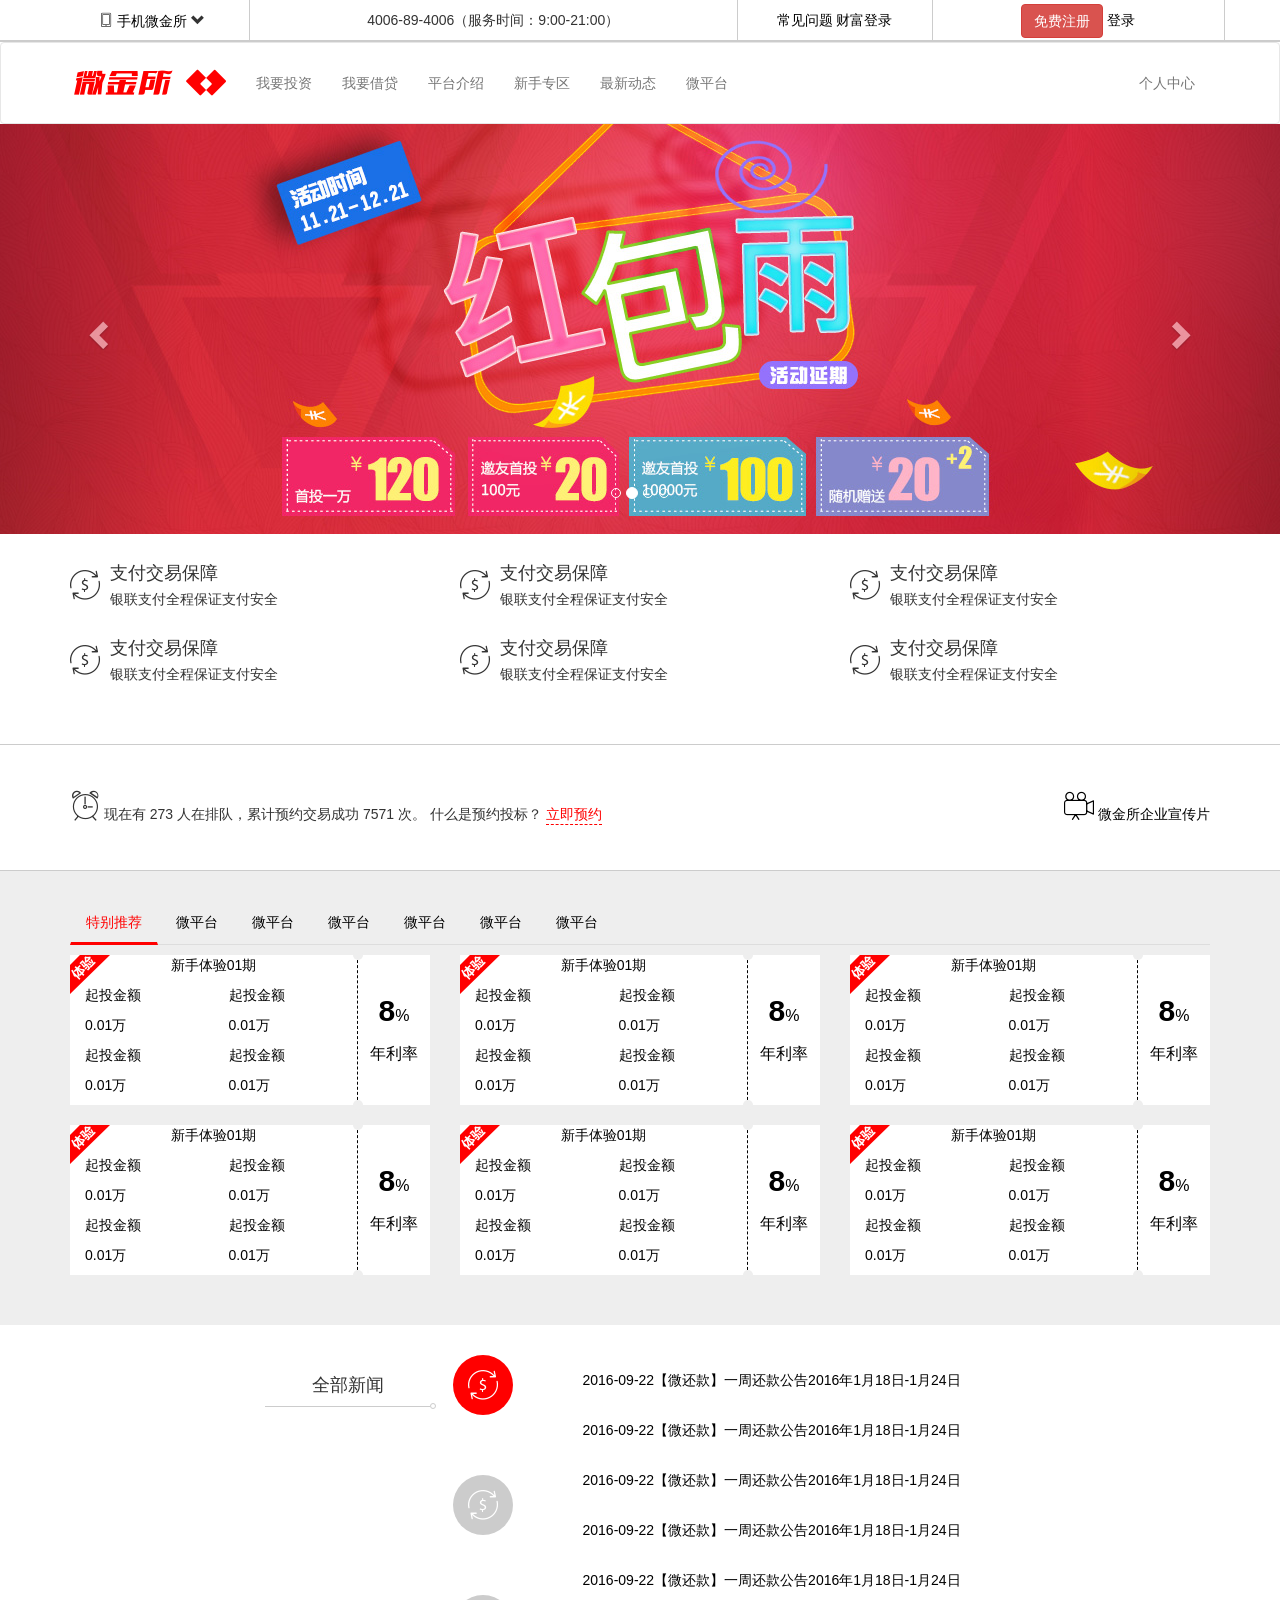
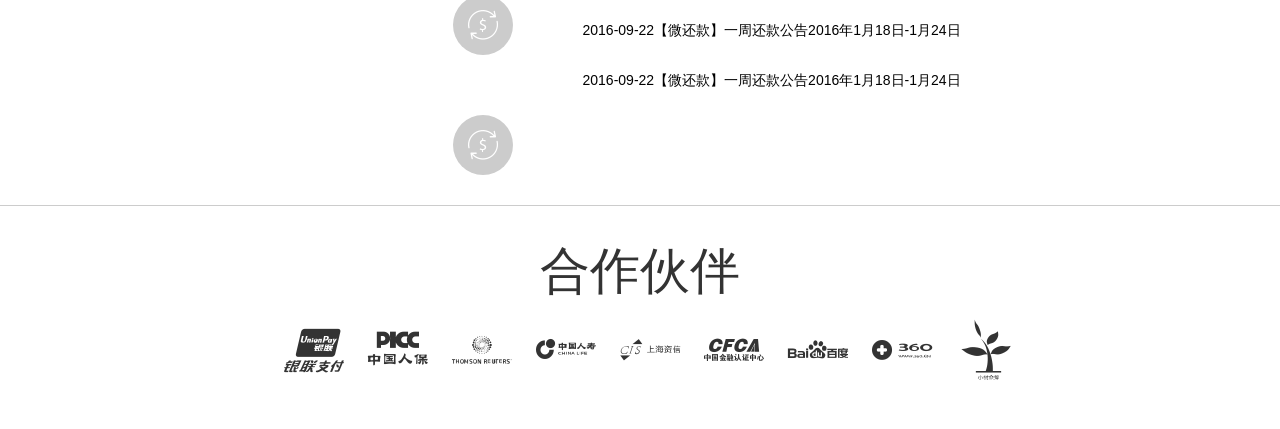
==== index.html @ 2e064dfb "修改完成" ====
<!DOCTYPE html>
<html lang="zh-CN">

<head>
  <meta charset="utf-8">
  <meta http-equiv="X-UA-Compatible" content="IE=edge">
  <meta name="viewport" content="width=device-width, initial-scale=1">
  <!-- 上述3个meta标签*必须*放在最前面，任何其他内容都*必须*跟随其后！ -->
  <title>Bootstrap 101 Template</title>

  <!-- Bootstrap -->
  <link href="lib/bootstrap/css/bootstrap.min.css" rel="stylesheet">
  <link rel="stylesheet" href="css/index.css">

  <!-- HTML5 shim 和 Respond.js 是为了让 IE8 支持 HTML5 元素和媒体查询（media queries）功能 -->
  <!-- 警告：通过 file:// 协议（就是直接将 html 页面拖拽到浏览器中）访问页面时 Respond.js 不起作用 -->
  <!--[if lt IE 9]>
      <script src="lib/html5shiv/html5shiv.min.js"></script>
      <script src="lib/respond/respond.min.js"></script>
    <![endif]-->

</head>

<body>
  <div class='wjs'>
    <!-- 头部 -->
    <div class='wjs-header hidden-sm hidden-xs '>
      <div class='container'>
        <div class="row">
          <div class='col-md-2'>
            <span class='wjs-phone'></span>
            <a>手机微金所</a>
            <span class='glyphicon glyphicon-chevron-down'></span>
          </div>
          <div class='col-md-5'>
            <span></span>
            <span>4006-89-4006（服务时间：9:00-21:00）</span>
          </div>
          <div class='col-md-2'>
            <a>常见问题</a>
            <a>财富登录</a>
          </div>
          <div class='col-md-3'>
            <a class='btn btn-danger'>免费注册</a>
            <a>登录</a>
          </div>
        </div>
      </div>
    </div>
    <!-- 导航条 -->
    <div class="wjs-nav">
      <nav class="navbar wjs-navbar">
        <div class="container">
          <!-- 导航折叠 -->
          <div class="navbar-header">
            <button type="button" class="navbar-toggle collapsed" data-toggle="collapse" data-target="#navbar-collapse"
              aria-expanded="false">
              <span class="sr-only">Toggle navigation</span>
              <span class="icon-bar"></span>
              <span class="icon-bar"></span>
              <span class="icon-bar"></span>
            </button>
            <div class="navbar-brand" href="#">
              <span class='wjs-e93e'></span>
              <span class="wjs-e920"></span>
            </div>
          </div>
          <!--  -->
          <div class="collapse navbar-collapse" id="navbar-collapse">
            <ul class="nav navbar-nav">
              <li><a href="#">我要投资</a></li>
              <li><a href="#">我要借贷</a></li>
              <li><a href="#">平台介绍</a></li>
              <li><a href="#">新手专区</a></li>
              <li><a href="#">最新动态</a></li>
              <li><a href="#">微平台</a></li>
            </ul>

            <ul class="nav navbar-nav navbar-right hidden-sm">
              <li><a href="#">个人中心</a></li>
            </ul>
          </div>
          <!--  -->
        </div>
      </nav>
    </div>
    <!-- 轮播图 -->
    <div class="wjs-banner">
      <div class="container"></div>
      <div id="carousel-example-generic" class="carousel slide" data-ride="carousel">
        <!-- 小圆点-->
        <ol class="carousel-indicators">
          <li data-target="#carousel-example-generic" data-slide-to="0" class="active"></li>
          <li data-target="#carousel-example-generic" data-slide-to="1"></li>
          <li data-target="#carousel-example-generic" data-slide-to="2"></li>
          <li data-target="#carousel-example-generic" data-slide-to="3"></li>
        </ol>
        <!--图片区域 -->
        <div class="carousel-inner" role="listbox">
          <div class="item active">
            <div class='pc hidden-xs'></div>
            <img class='ph visible-xs' src="img/slide_01_640x340.jpg" alt="">
          </div>
          <div class="item">
            <div class='pc hidden-xs'></div>
            <img class='ph visible-xs' src="img/slide_02_640x340.jpg" alt="">
          </div>
          <div class="item">
            <div class='pc hidden-xs'></div>
            <img class='ph visible-xs' src="img/slide_03_640x340.jpg" alt="">
          </div>
          <div class="item">
            <div class='pc hidden-xs'></div>
            <img class='ph visible-xs' src="img/slide_04_640x340.jpg" alt="">
          </div>

        </div>
        <!-- 左右按钮 -->
        <a class="left carousel-control" href="#carousel-example-generic" role="button" data-slide="prev">
          <span class="glyphicon glyphicon-chevron-left" aria-hidden="true"></span>
          <span class="sr-only">Previous</span>
        </a>
        <a class="right carousel-control" href="#carousel-example-generic" role="button" data-slide="next">
          <span class="glyphicon glyphicon-chevron-right" aria-hidden="true"></span>
          <span class="sr-only">Next</span>
        </a>
      </div>
    </div>
    <!-- 媒体· -->
    <div class="wjs-media hidden-xs">
      <div class="container">
        <div class="row">
          <div class="col-md-4 col-sm-6 hidden-xs">
            <div class="media">
              <div class="media-left">
                <span class='wjs-e904'></span>
              </div>
              <div class="media-body">
                <h4 class="media-heading">支付交易保障</h4>
                <p>银联支付全程保证支付安全</p>
              </div>
            </div>
          </div>
          <div class="col-md-4 col-sm-6 hidden-xs">
            <div class="media">
              <div class="media-left">
                <span class='wjs-e904'></span>
              </div>
              <div class="media-body">
                <h4 class="media-heading">支付交易保障</h4>
                <p>银联支付全程保证支付安全</p>
              </div>
            </div>
          </div>
          <div class="col-md-4 col-sm-6 hidden-xs">
            <div class="media">
              <div class="media-left">
                <span class='wjs-e904'></span>
              </div>
              <div class="media-body">
                <h4 class="media-heading">支付交易保障</h4>
                <p>银联支付全程保证支付安全</p>
              </div>
            </div>
          </div>
          <div class="col-md-4 col-sm-6 hidden-xs">
            <div class="media">
              <div class="media-left">
                <span class='wjs-e904'></span>
              </div>
              <div class="media-body">
                <h4 class="media-heading">支付交易保障</h4>
                <p>银联支付全程保证支付安全</p>
              </div>
            </div>
          </div>
          <div class="col-md-4 col-sm-6 hidden-xs">
            <div class="media">
              <div class="media-left">
                <span class='wjs-e904'></span>
              </div>
              <div class="media-body">
                <h4 class="media-heading">支付交易保障</h4>
                <p>银联支付全程保证支付安全</p>
              </div>
            </div>
          </div>
          <div class="col-md-4 col-sm-6 hidden-xs">
            <div class="media">
              <div class="media-left">
                <span class='wjs-e904'></span>
              </div>
              <div class="media-body">
                <h4 class="media-heading">支付交易保障</h4>
                <p>银联支付全程保证支付安全</p>
              </div>
            </div>
          </div>
        </div>
      </div>
    </div>
    <!-- 预约模块 -->
    <div class="wjs-book">
      <div class="container">
        <div class='book-left pull-left'>
          <span class='wjs-e906'></span>
          现在有 273 人在排队，累计预约交易成功 7571 次。 什么是预约投标？
          <a href="#">立即预约</a>
        </div>
        <div class='book-right pull-right hidden-xs'>
          <a href="">
            <span class='wjs-e905'></span>

            微金所企业宣传片
          </a>


        </div>
      </div>

    </div>
    <!-- 产品模块 -->
    <div class="wjs-product">
      <div class="container">
        <div>

          <!-- Nav tabs -->
          <ul class="nav product-tabs" role="tablist">
            <li role="presentation" class="active"><a href="#pros1" aria-controls="home" role="tab"
                data-toggle="tab">特别推荐</a></li>
            <li role="presentation"><a href="#pros2" aria-controls="profile" role="tab" data-toggle="tab">微平台</a></li>
            <li role="presentation"><a href="#pros3" aria-controls="messages" role="tab" data-toggle="tab">微平台</a></li>
            <li role="presentation"><a href="#pros4" aria-controls="settings" role="tab" data-toggle="tab">微平台</a></li>
            <li role="presentation"><a href="#pros5" aria-controls="settings" role="tab" data-toggle="tab">微平台</a></li>
            <li role="presentation"><a href="#pros6" aria-controls="settings" role="tab" data-toggle="tab">微平台</a></li>
            <li role="presentation"><a href="#pros7" aria-controls="settings" role="tab" data-toggle="tab">微平台</a></li>
          </ul>

          <!-- Tab panes -->
          <div class="tab-content">
            <div role="tabpanel" class="tab-pane active" id="pros1">
              <div class="row">
                <div class="col-md-4 col-sm-6">
                  <div class="in">
                    <span class="left">
                      <p>新手体验01期</p>
                      <div class="col-xs-6">
                        <p>起投金额</p>
                        <p>0.01万</p>
                      </div>
                      <div class="col-xs-6">
                        <p>起投金额</p>
                        <p>0.01万</p>
                      </div>
                      <div class="col-xs-6">
                        <p>起投金额</p>
                        <p>0.01万</p>
                      </div>
                      <div class="col-xs-6">
                        <p>起投金额</p>
                        <p>0.01万</p>
                      </div>
                    </span>
                    <span class="right">
                      <p><span>8</span>%</p>
                      <p>年利率</p>
                    </span>
                  </div>
                </div>
                <div class="col-md-4 col-sm-6">
                  <div class="in">
                    <span class="left">
                      <p>新手体验01期</p>

                      <div class="col-xs-6">
                        <p>起投金额</p>
                        <p>0.01万</p>
                      </div>
                      <div class="col-xs-6">
                        <p>起投金额</p>
                        <p>0.01万</p>
                      </div>
                      <div class="col-xs-6">
                        <p>起投金额</p>
                        <p>0.01万</p>
                      </div>
                      <div class="col-xs-6">
                        <p>起投金额</p>
                        <p>0.01万</p>
                      </div>

                    </span>

                    <span class="right">
                      <p><span>8</span>%</p>
                      <p>年利率</p>
                    </span>
                  </div>
                </div>
                <div class="col-md-4 col-sm-6">
                  <div class="in">
                    <span class="left">
                      <p>新手体验01期</p>

                      <div class="col-xs-6">
                        <p>起投金额</p>
                        <p>0.01万</p>
                      </div>
                      <div class="col-xs-6">
                        <p>起投金额</p>
                        <p>0.01万</p>
                      </div>
                      <div class="col-xs-6">
                        <p>起投金额</p>
                        <p>0.01万</p>
                      </div>
                      <div class="col-xs-6">
                        <p>起投金额</p>
                        <p>0.01万</p>
                      </div>

                    </span>

                    <span class="right">
                      <p><span>8</span>%</p>
                      <p>年利率</p>
                    </span>
                  </div>
                </div>
                <div class="col-md-4 col-sm-6">
                  <div class="in">
                    <span class="left">
                      <p>新手体验01期</p>

                      <div class="col-xs-6">
                        <p>起投金额</p>
                        <p>0.01万</p>
                      </div>
                      <div class="col-xs-6">
                        <p>起投金额</p>
                        <p>0.01万</p>
                      </div>
                      <div class="col-xs-6">
                        <p>起投金额</p>
                        <p>0.01万</p>
                      </div>
                      <div class="col-xs-6">
                        <p>起投金额</p>
                        <p>0.01万</p>
                      </div>

                    </span>

                    <span class="right">
                      <p><span>8</span>%</p>
                      <p>年利率</p>
                    </span>
                  </div>
                </div>
                <div class="col-md-4 col-sm-6">
                  <div class="in">
                    <span class="left">
                      <p>新手体验01期</p>

                      <div class="col-xs-6">
                        <p>起投金额</p>
                        <p>0.01万</p>
                      </div>
                      <div class="col-xs-6">
                        <p>起投金额</p>
                        <p>0.01万</p>
                      </div>
                      <div class="col-xs-6">
                        <p>起投金额</p>
                        <p>0.01万</p>
                      </div>
                      <div class="col-xs-6">
                        <p>起投金额</p>
                        <p>0.01万</p>
                      </div>

                    </span>

                    <span class="right">
                      <p><span>8</span>%</p>
                      <p>年利率</p>
                    </span>
                  </div>
                </div>
                <div class="col-md-4 col-sm-6">
                  <div class="in">
                    <span class="left">
                      <p>新手体验01期</p>

                      <div class="col-xs-6">
                        <p>起投金额</p>
                        <p>0.01万</p>
                      </div>
                      <div class="col-xs-6">
                        <p>起投金额</p>
                        <p>0.01万</p>
                      </div>
                      <div class="col-xs-6">
                        <p>起投金额</p>
                        <p>0.01万</p>
                      </div>
                      <div class="col-xs-6">
                        <p>起投金额</p>
                        <p>0.01万</p>
                      </div>

                    </span>

                    <span class="right">
                      <p><span>8</span>%</p>
                      <p>年利率</p>
                    </span>
                  </div>
                </div>



              </div>
            </div>
            <div role="tabpanel" class="tab-pane" id="pros2">2</div>
            <div role="tabpanel" class="tab-pane" id="pros3">3</div>
            <div role="tabpanel" class="tab-pane" id="pros4">4</div>
            <div role="tabpanel" class="tab-pane" id="pros5">5</div>
            <div role="tabpanel" class="tab-pane" id="pros6">6</div>
            <div role="tabpanel" class="tab-pane" id="pros7">7</div>

          </div>

        </div>
      </div>
    </div>
    <!-- 新闻模块 -->
    <div class="wjs-news">
      <div class="container">
        <div class="row">
          <div class="col-md-2 col-md-offset-2">
            <span>全部新闻</span>
          </div>
          <div class="col-md-1">
            <div>
              <ul class="nav news-tabs" role="tablist">
                <li role="presentation" class="active"><a href="#news1" aria-controls="home" role="tab"
                    data-toggle="tab"><span class='wjs-e904'></span></a></li>
                <li role="presentation"><a href="#news2" aria-controls="profile" role="tab" data-toggle="tab"><span class='wjs-e904'></span></a>
                </li>
                <li role="presentation"><a href="#news3" aria-controls="messages" role="tab" data-toggle="tab"><span class='wjs-e904'></span></a>
                </li>
                <li role="presentation"><a href="#news4" aria-controls="settings" role="tab" data-toggle="tab"><span class='wjs-e904'></span></a>
                </li>
              </ul>
            </div>
          </div>
          <div class="col-md-7">
            <div class="tab-content">
              <div role="tabpanel" class="tab-pane active" id="news1">
                <div class="row">
                  <ul>
                    <li><a href="#">2016-09-22【微还款】一周还款公告2016年1月18日-1月24日</a></li>
                    <li><a href="#">2016-09-22【微还款】一周还款公告2016年1月18日-1月24日</a></li>
                    <li><a href="#">2016-09-22【微还款】一周还款公告2016年1月18日-1月24日</a></li>
                    <li><a href="#">2016-09-22【微还款】一周还款公告2016年1月18日-1月24日</a></li>
                    <li><a href="#">2016-09-22【微还款】一周还款公告2016年1月18日-1月24日</a></li>
                    <li><a href="#">2016-09-22【微还款】一周还款公告2016年1月18日-1月24日</a></li>
                    <li><a href="#">2016-09-22【微还款】一周还款公告2016年1月18日-1月24日</a></li>
                  </ul>
                </div>
              </div>
              <div role="tabpanel" class="tab-pane" id="news2">2</div>
              <div role="tabpanel" class="tab-pane" id="news3">3</div>
              <div role="tabpanel" class="tab-pane" id="news4">4</div>
            </div>
          </div>
        </div>
      </div>
    </div>
  </div>
  <!-- 合作伙伴模块 -->
  <div class="wjs-partner">
    <div class="container">
      <div class="partner">
     合作伙伴
      </div>
      <div class="logo">
        <span class="wjs-e946"></span>
        <span class="wjs-e92f"></span>
        <span class="wjs-e92e"></span>
        <span class="wjs-e92a"></span>
        <span class="wjs-e929"></span>
        <span class="wjs-e931"></span>
        <span class="wjs-e92c"></span>
        <span class="wjs-e92b"></span>
        <span class="wjs-e92d"></span>
      </div>
    </div>
  </div>
  </div>

  <!-- jQuery (Bootstrap 的所有 JavaScript 插件都依赖 jQuery，所以必须放在前边) -->
  <script src="lib/jquery/jquery-1.12.4.js"></script>
  <!-- 加载 Bootstrap 的所有 JavaScript 插件。你也可以根据需要只加载单个插件。 -->
  <script src="lib/bootstrap/js/bootstrap.min.js"></script>
  <script src="js/index.js"></script>
</body>

</html>
---- css/index.css ----
/* 将图标字体引入到页面中  */
@font-face {
  font-family: 'my-font';
  src: url('../fonts/MiFie-Web-Font.eot');
  src: url('../fonts/MiFie-Web-Font.eot?#iefix') format('embedded-opentype'), url('../fonts/MiFie-Web-Font.woff') format('woff'), url('../fonts/MiFie-Web-Font.ttf') format('truetype'), url('../fonts/MiFie-Web-Font.eot#iconfont') format('svg');
}
.wjs-phone::before {
  content: '\e908';
  font-family: 'my-font';
}
.wjs-e93e::before {
  content: '\e93e';
  font-family: 'my-font';
}
.wjs-e920::before {
  content: '\e920';
  font-family: 'my-font';
}
.wjs-e904::before {
  content: '\e904';
  font-family: 'my-font';
}
.wjs-e906::before {
  content: '\e906';
  font-family: 'my-font';
}
.wjs-e905::before {
  content: '\e905';
  font-family: 'my-font';
}
.wjs-e946::before {
  content: '\e946';
  font-family: 'my-font';
}
.wjs-e92f::before {
  content: '\e92f';
  font-family: 'my-font';
}
.wjs-e92e::before {
  content: '\e92e';
  font-family: 'my-font';
}
.wjs-e92a::before {
  content: '\e92a';
  font-family: 'my-font';
}
.wjs-e929::before {
  content: '\e929';
  font-family: 'my-font';
}
.wjs-e931::before {
  content: '\e931';
  font-family: 'my-font';
}
.wjs-e92c::before {
  content: '\e92c';
  font-family: 'my-font';
}
.wjs-e92b::before {
  content: '\e92b';
  font-family: 'my-font';
}
.wjs-e92d::before {
  content: '\e92d';
  font-family: 'my-font';
}
.wjs-header {
  border-bottom: 2px solid #ccc;
}
.wjs-header .row a:hover,
.wjs-header .row a {
  color: black;
  text-decoration: none;
}
.wjs-header .row [class^=col] {
  height: 40px;
  line-height: 40px;
  border-right: 1px solid #ccc;
  text-align: center;
}
.wjs-header .row > div:nth-child(4) a:nth-child(1) {
  color: white;
}
.wjs-nav .navbar {
  margin-bottom: 0;
}
.wjs-nav .wjs-navbar {
  background-color: white;
  border-color: #e7e7e7;
}
.wjs-nav .wjs-navbar .navbar-brand {
  color: red;
  font-size: 40px;
  line-height: 50px;
}
.wjs-nav .wjs-navbar .navbar-brand:hover,
.wjs-nav .wjs-navbar .navbar-brand:focus {
  color: red;
  font-size: 40px;
  background-color: transparent;
}
.wjs-nav .wjs-navbar .navbar-text {
  color: #777;
}
.wjs-nav .wjs-navbar .navbar-nav > li > a {
  color: #777;
  height: 80px;
  line-height: 50px;
}
.wjs-nav .wjs-navbar .navbar-nav > li > a:hover,
.wjs-nav .wjs-navbar .navbar-nav > li > a:focus {
  color: #333;
  background-color: transparent;
}
.wjs-nav .wjs-navbar .navbar-nav > .active > a,
.wjs-nav .wjs-navbar .navbar-nav > .active > a:hover,
.wjs-nav .wjs-navbar .navbar-nav > .active > a:focus {
  color: #555;
  background-color: #e7e7e7;
}
.wjs-nav .wjs-navbar .navbar-nav > .disabled > a,
.wjs-nav .wjs-navbar .navbar-nav > .disabled > a:hover,
.wjs-nav .wjs-navbar .navbar-nav > .disabled > a:focus {
  color: #ccc;
  background-color: transparent;
}
.wjs-nav .wjs-navbar .navbar-toggle {
  border-color: #ddd;
}
.wjs-nav .wjs-navbar .navbar-toggle:hover,
.wjs-nav .wjs-navbar .navbar-toggle:focus {
  background-color: #ddd;
}
.wjs-nav .wjs-navbar .navbar-toggle .icon-bar {
  background-color: #888;
}
.wjs-nav .wjs-navbar .navbar-collapse,
.wjs-nav .wjs-navbar .navbar-form {
  border-color: #e7e7e7;
}
.wjs-banner .carousel-inner .item .pc:nth-of-type(1) {
  background-image: url(../img/slide_01_2000x410.jpg);
  height: 410px;
  background-position: center center;
}
.wjs-banner .carousel-inner .item .ph {
  width: 100%;
}
.wjs-media {
  margin: 30px 0;
}
.wjs-media .row > div {
  margin-bottom: 20px;
}
.wjs-media .row > div .media-left span {
  font-size: 30px;
  text-align: center;
}
.wjs-book {
  border-top: 1px solid #ccc;
  border-bottom: 1px solid #ccc;
  padding: 40px 0;
}
.wjs-book .book-left .wjs-e906 {
  font-size: 30px;
}
.wjs-book .book-left a {
  display: inline-block;
  text-decoration: none;
  color: red;
  border-bottom: 1px dashed red;
}
.wjs-book .book-right a {
  text-decoration: none;
  color: black;
}
.wjs-book .book-right a:hover {
  color: red;
}
.wjs-book .book-right .wjs-e905 {
  font-size: 30px;
}
.wjs-product {
  background-color: #EEEEEE;
  padding: 30px 0;
}
.wjs-product .product-tabs {
  border-bottom: 1px solid #ddd;
}
.wjs-product .product-tabs > li {
  float: left;
  margin-bottom: -1px;
}
.wjs-product .product-tabs > li > a {
  margin-right: 2px;
  line-height: 1.42857143;
  border: 1px solid transparent;
  border-radius: 4px 4px 0 0;
  color: black;
}
.wjs-product .product-tabs > li.active > a,
.wjs-product .product-tabs > li.active > a:hover,
.wjs-product .product-tabs > li.active > a:focus {
  color: red;
  border-bottom: 3px solid red;
}
.wjs-product .tab-content .tab-pane > .row {
  margin-top: 10px;
  color: black;
}
.wjs-product .tab-content .tab-pane > .row > div {
  margin-bottom: 20px;
}
.wjs-product .tab-content .tab-pane > .row > div .in {
  height: 150px;
  background-color: white;
}
.wjs-product .tab-content .tab-pane > .row > div .in .left {
  position: relative;
  float: left;
  width: 80%;
  height: 100%;
  border-right: 1px dashed black;
}
.wjs-product .tab-content .tab-pane > .row > div .in .left > p {
  text-align: center;
}
.wjs-product .tab-content .tab-pane > .row > div .in .left::before {
  content: "\e915";
  font-family: "my-font";
  position: absolute;
  left: 0;
  top: -9px;
  font-size: 40px;
  color: red;
}
.wjs-product .tab-content .tab-pane > .row > div .in .right {
  float: right;
  position: relative;
  width: 20%;
  height: 100%;
  font-size: 16px;
  text-align: center;
}
.wjs-product .tab-content .tab-pane > .row > div .in .right p:nth-child(1) {
  margin-top: 35px;
}
.wjs-product .tab-content .tab-pane > .row > div .in .right span {
  font-size: 30px;
  font-weight: 700;
}
.wjs-product .tab-content .tab-pane > .row > div .in .right::before,
.wjs-product .tab-content .tab-pane > .row > div .in .right::after {
  content: '';
  width: 10px;
  height: 10px;
  display: inline-block;
  background-color: #EEEEEE;
  border-radius: 50%;
  position: absolute;
  left: -5px;
  top: -5px;
}
.wjs-product .tab-content .tab-pane > .row > div .in .right::after {
  top: auto;
  bottom: -5px;
}
.wjs-news {
  padding: 30px 0;
  border-bottom: 1px solid #ccc;
}
.wjs-news .row > div:nth-child(1) {
  text-align: center;
}
.wjs-news .row > div:nth-child(1) span {
  position: relative;
  display: block;
  font-size: 18px;
  line-height: 41px;
  border-bottom: 1px solid #ccc;
  margin: 10px 0;
}
.wjs-news .row > div:nth-child(1) span::before {
  content: '';
  display: block;
  border-radius: 50%;
  width: 6px;
  height: 6px;
  border: 1px solid #ccc;
  position: absolute;
  right: -6px;
  bottom: -3px;
}
.wjs-news .row > div:nth-child(3) .tab-pane .row ul li {
  list-style: none;
  line-height: 50px;
}
.wjs-news .row > div:nth-child(3) .tab-pane .row ul li a {
  color: black;
}
.wjs-news .row > div:nth-child(3) .tab-pane .row ul li a:hover,
.wjs-news .row > div:nth-child(3) .tab-pane .row ul li a:focus,
.wjs-news .row > div:nth-child(3) .tab-pane .row ul li a:active {
  color: black;
  text-decoration: none;
}
.wjs-news .news-tabs > li {
  float: left;
  margin-bottom: 60px;
  text-align: center;
}
.wjs-news .news-tabs > li:last-child {
  margin-bottom: 0;
}
@media screen and (max-width: 970px) {
  .wjs-news .news-tabs > li {
    width: 25%;
    text-align: center;
    margin-bottom: 0;
  }
}
.wjs-news .news-tabs > li > a {
  display: inline-block;
  width: 60px;
  height: 60px;
  border-radius: 50%;
  margin-left: -7px;
  background-color: #ccc;
}
.wjs-news .news-tabs > li > a span {
  line-height: 40px;
  font-size: 30px;
  color: white;
  font-weight: 400;
}
.wjs-news .news-tabs > li.active > a,
.wjs-news .news-tabs > li.active > a:hover,
.wjs-news .news-tabs > li.active > a:focus {
  background-color: red;
}
.wjs-partner {
  padding: 30px 0;
}
.wjs-partner .partner {
  font-size: 50px;
  text-align: center;
}
.wjs-partner .logo {
  text-align: center;
}
.wjs-partner .logo span {
  font-size: 60px;
  text-align: center;
  margin-left: 20px;
}
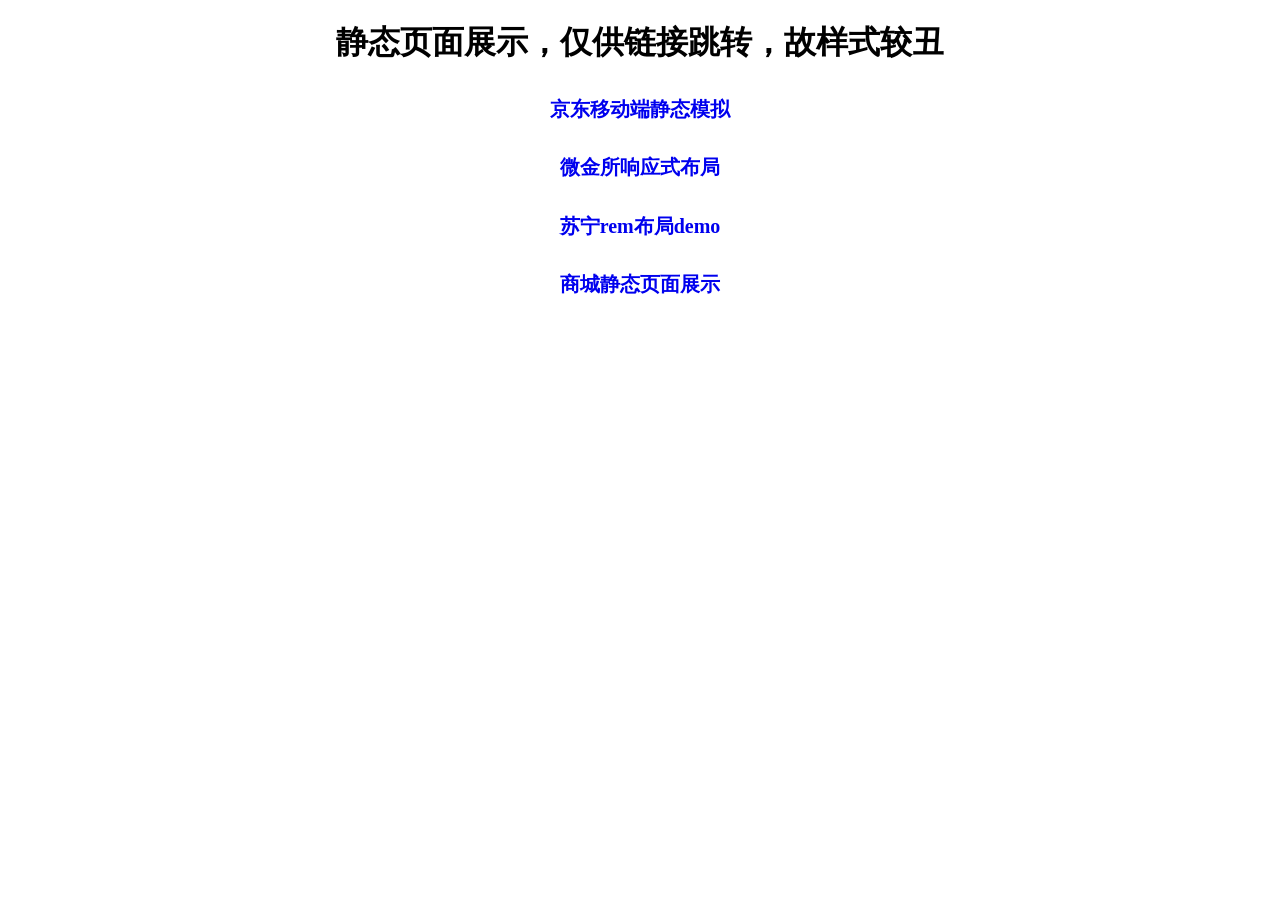
==== commit 8353346d: "小修改" ====
--- a/index.html
+++ b/index.html
@@ -1,510 +1,29 @@
 <!DOCTYPE html>
-<html lang="zh-CN">
-
-<head>
-  <meta charset="utf-8">
-  <meta http-equiv="X-UA-Compatible" content="IE=edge">
-  <meta name="viewport" content="width=device-width, initial-scale=1">
-  <!-- 上述3个meta标签*必须*放在最前面，任何其他内容都*必须*跟随其后！ -->
-  <title>Bootstrap 101 Template</title>
-
-  <!-- Bootstrap -->
-  <link href="lib/bootstrap/css/bootstrap.min.css" rel="stylesheet">
-  <link rel="stylesheet" href="css/index.css">
-
-  <!-- HTML5 shim 和 Respond.js 是为了让 IE8 支持 HTML5 元素和媒体查询（media queries）功能 -->
-  <!-- 警告：通过 file:// 协议（就是直接将 html 页面拖拽到浏览器中）访问页面时 Respond.js 不起作用 -->
-  <!--[if lt IE 9]>
-      <script src="lib/html5shiv/html5shiv.min.js"></script>
-      <script src="lib/respond/respond.min.js"></script>
-    <![endif]-->
-
-</head>
-
-<body>
-  <div class='wjs'>
-    <!-- 头部 -->
-    <div class='wjs-header hidden-sm hidden-xs '>
-      <div class='container'>
-        <div class="row">
-          <div class='col-md-2'>
-            <span class='wjs-phone'></span>
-            <a>手机微金所</a>
-            <span class='glyphicon glyphicon-chevron-down'></span>
-          </div>
-          <div class='col-md-5'>
-            <span></span>
-            <span>4006-89-4006（服务时间：9:00-21:00）</span>
-          </div>
-          <div class='col-md-2'>
-            <a>常见问题</a>
-            <a>财富登录</a>
-          </div>
-          <div class='col-md-3'>
-            <a class='btn btn-danger'>免费注册</a>
-            <a>登录</a>
-          </div>
-        </div>
-      </div>
-    </div>
-    <!-- 导航条 -->
-    <div class="wjs-nav">
-      <nav class="navbar wjs-navbar">
-        <div class="container">
-          <!-- 导航折叠 -->
-          <div class="navbar-header">
-            <button type="button" class="navbar-toggle collapsed" data-toggle="collapse" data-target="#navbar-collapse"
-              aria-expanded="false">
-              <span class="sr-only">Toggle navigation</span>
-              <span class="icon-bar"></span>
-              <span class="icon-bar"></span>
-              <span class="icon-bar"></span>
-            </button>
-            <div class="navbar-brand" href="#">
-              <span class='wjs-e93e'></span>
-              <span class="wjs-e920"></span>
-            </div>
-          </div>
-          <!--  -->
-          <div class="collapse navbar-collapse" id="navbar-collapse">
-            <ul class="nav navbar-nav">
-              <li><a href="#">我要投资</a></li>
-              <li><a href="#">我要借贷</a></li>
-              <li><a href="#">平台介绍</a></li>
-              <li><a href="#">新手专区</a></li>
-              <li><a href="#">最新动态</a></li>
-              <li><a href="#">微平台</a></li>
-            </ul>
-
-            <ul class="nav navbar-nav navbar-right hidden-sm">
-              <li><a href="#">个人中心</a></li>
-            </ul>
-          </div>
-          <!--  -->
-        </div>
-      </nav>
-    </div>
-    <!-- 轮播图 -->
-    <div class="wjs-banner">
-      <div class="container"></div>
-      <div id="carousel-example-generic" class="carousel slide" data-ride="carousel">
-        <!-- 小圆点-->
-        <ol class="carousel-indicators">
-          <li data-target="#carousel-example-generic" data-slide-to="0" class="active"></li>
-          <li data-target="#carousel-example-generic" data-slide-to="1"></li>
-          <li data-target="#carousel-example-generic" data-slide-to="2"></li>
-          <li data-target="#carousel-example-generic" data-slide-to="3"></li>
-        </ol>
-        <!--图片区域 -->
-        <div class="carousel-inner" role="listbox">
-          <div class="item active">
-            <div class='pc hidden-xs'></div>
-            <img class='ph visible-xs' src="img/slide_01_640x340.jpg" alt="">
-          </div>
-          <div class="item">
-            <div class='pc hidden-xs'></div>
-            <img class='ph visible-xs' src="img/slide_02_640x340.jpg" alt="">
-          </div>
-          <div class="item">
-            <div class='pc hidden-xs'></div>
-            <img class='ph visible-xs' src="img/slide_03_640x340.jpg" alt="">
-          </div>
-          <div class="item">
-            <div class='pc hidden-xs'></div>
-            <img class='ph visible-xs' src="img/slide_04_640x340.jpg" alt="">
-          </div>
-
-        </div>
-        <!-- 左右按钮 -->
-        <a class="left carousel-control" href="#carousel-example-generic" role="button" data-slide="prev">
-          <span class="glyphicon glyphicon-chevron-left" aria-hidden="true"></span>
-          <span class="sr-only">Previous</span>
-        </a>
-        <a class="right carousel-control" href="#carousel-example-generic" role="button" data-slide="next">
-          <span class="glyphicon glyphicon-chevron-right" aria-hidden="true"></span>
-          <span class="sr-only">Next</span>
-        </a>
-      </div>
-    </div>
-    <!-- 媒体· -->
-    <div class="wjs-media hidden-xs">
-      <div class="container">
-        <div class="row">
-          <div class="col-md-4 col-sm-6 hidden-xs">
-            <div class="media">
-              <div class="media-left">
-                <span class='wjs-e904'></span>
-              </div>
-              <div class="media-body">
-                <h4 class="media-heading">支付交易保障</h4>
-                <p>银联支付全程保证支付安全</p>
-              </div>
-            </div>
-          </div>
-          <div class="col-md-4 col-sm-6 hidden-xs">
-            <div class="media">
-              <div class="media-left">
-                <span class='wjs-e904'></span>
-              </div>
-              <div class="media-body">
-                <h4 class="media-heading">支付交易保障</h4>
-                <p>银联支付全程保证支付安全</p>
-              </div>
-            </div>
-          </div>
-          <div class="col-md-4 col-sm-6 hidden-xs">
-            <div class="media">
-              <div class="media-left">
-                <span class='wjs-e904'></span>
-              </div>
-              <div class="media-body">
-                <h4 class="media-heading">支付交易保障</h4>
-                <p>银联支付全程保证支付安全</p>
-              </div>
-            </div>
-          </div>
-          <div class="col-md-4 col-sm-6 hidden-xs">
-            <div class="media">
-              <div class="media-left">
-                <span class='wjs-e904'></span>
-              </div>
-              <div class="media-body">
-                <h4 class="media-heading">支付交易保障</h4>
-                <p>银联支付全程保证支付安全</p>
-              </div>
-            </div>
-          </div>
-          <div class="col-md-4 col-sm-6 hidden-xs">
-            <div class="media">
-              <div class="media-left">
-                <span class='wjs-e904'></span>
-              </div>
-              <div class="media-body">
-                <h4 class="media-heading">支付交易保障</h4>
-                <p>银联支付全程保证支付安全</p>
-              </div>
-            </div>
-          </div>
-          <div class="col-md-4 col-sm-6 hidden-xs">
-            <div class="media">
-              <div class="media-left">
-                <span class='wjs-e904'></span>
-              </div>
-              <div class="media-body">
-                <h4 class="media-heading">支付交易保障</h4>
-                <p>银联支付全程保证支付安全</p>
-              </div>
-            </div>
-          </div>
-        </div>
-      </div>
-    </div>
-    <!-- 预约模块 -->
-    <div class="wjs-book">
-      <div class="container">
-        <div class='book-left pull-left'>
-          <span class='wjs-e906'></span>
-          现在有 273 人在排队，累计预约交易成功 7571 次。 什么是预约投标？
-          <a href="#">立即预约</a>
-        </div>
-        <div class='book-right pull-right hidden-xs'>
-          <a href="">
-            <span class='wjs-e905'></span>
-
-            微金所企业宣传片
-          </a>
+<html>
+	<head>
+		<meta charset="utf-8">
+		<title></title>
 
 
-        </div>
-      </div>
+		<style type="text/css">
+			body{
+				text-align: center;
+			}
+			a{
+				font-size: 20px;
+				text-decoration: none;
+			}
+		</style>
+	</head>
+	<body>
+     <h1>静态页面展示，仅供链接跳转，故样式较丑</h1>
+	<h1><a href="javascript:location.href='https://huangshouqing.github.io/01-MJD'">京东移动端静态模拟</a></h1>
+	<h1><a href="javascript:location.href='https://huangshouqing.github.io/02-WJS'">微金所响应式布局</a></h1>
+	<h1><a href="javascript:location.href='https://huangshouqing.github.io/03-苏宁'">苏宁rem布局demo</a></h1>
+	<h1><a href="javascript:location.href='https://huangshouqing.github.io/03-苏宁'">商城静态页面展示</a></h1>
+		
+		
 
-    </div>
-    <!-- 产品模块 -->
-    <div class="wjs-product">
-      <div class="container">
-        <div>
-
-          <!-- Nav tabs -->
-          <ul class="nav product-tabs" role="tablist">
-            <li role="presentation" class="active"><a href="#pros1" aria-controls="home" role="tab"
-                data-toggle="tab">特别推荐</a></li>
-            <li role="presentation"><a href="#pros2" aria-controls="profile" role="tab" data-toggle="tab">微平台</a></li>
-            <li role="presentation"><a href="#pros3" aria-controls="messages" role="tab" data-toggle="tab">微平台</a></li>
-            <li role="presentation"><a href="#pros4" aria-controls="settings" role="tab" data-toggle="tab">微平台</a></li>
-            <li role="presentation"><a href="#pros5" aria-controls="settings" role="tab" data-toggle="tab">微平台</a></li>
-            <li role="presentation"><a href="#pros6" aria-controls="settings" role="tab" data-toggle="tab">微平台</a></li>
-            <li role="presentation"><a href="#pros7" aria-controls="settings" role="tab" data-toggle="tab">微平台</a></li>
-          </ul>
-
-          <!-- Tab panes -->
-          <div class="tab-content">
-            <div role="tabpanel" class="tab-pane active" id="pros1">
-              <div class="row">
-                <div class="col-md-4 col-sm-6">
-                  <div class="in">
-                    <span class="left">
-                      <p>新手体验01期</p>
-                      <div class="col-xs-6">
-                        <p>起投金额</p>
-                        <p>0.01万</p>
-                      </div>
-                      <div class="col-xs-6">
-                        <p>起投金额</p>
-                        <p>0.01万</p>
-                      </div>
-                      <div class="col-xs-6">
-                        <p>起投金额</p>
-                        <p>0.01万</p>
-                      </div>
-                      <div class="col-xs-6">
-                        <p>起投金额</p>
-                        <p>0.01万</p>
-                      </div>
-                    </span>
-                    <span class="right">
-                      <p><span>8</span>%</p>
-                      <p>年利率</p>
-                    </span>
-                  </div>
-                </div>
-                <div class="col-md-4 col-sm-6">
-                  <div class="in">
-                    <span class="left">
-                      <p>新手体验01期</p>
-
-                      <div class="col-xs-6">
-                        <p>起投金额</p>
-                        <p>0.01万</p>
-                      </div>
-                      <div class="col-xs-6">
-                        <p>起投金额</p>
-                        <p>0.01万</p>
-                      </div>
-                      <div class="col-xs-6">
-                        <p>起投金额</p>
-                        <p>0.01万</p>
-                      </div>
-                      <div class="col-xs-6">
-                        <p>起投金额</p>
-                        <p>0.01万</p>
-                      </div>
-
-                    </span>
-
-                    <span class="right">
-                      <p><span>8</span>%</p>
-                      <p>年利率</p>
-                    </span>
-                  </div>
-                </div>
-                <div class="col-md-4 col-sm-6">
-                  <div class="in">
-                    <span class="left">
-                      <p>新手体验01期</p>
-
-                      <div class="col-xs-6">
-                        <p>起投金额</p>
-                        <p>0.01万</p>
-                      </div>
-                      <div class="col-xs-6">
-                        <p>起投金额</p>
-                        <p>0.01万</p>
-                      </div>
-                      <div class="col-xs-6">
-                        <p>起投金额</p>
-                        <p>0.01万</p>
-                      </div>
-                      <div class="col-xs-6">
-                        <p>起投金额</p>
-                        <p>0.01万</p>
-                      </div>
-
-                    </span>
-
-                    <span class="right">
-                      <p><span>8</span>%</p>
-                      <p>年利率</p>
-                    </span>
-                  </div>
-                </div>
-                <div class="col-md-4 col-sm-6">
-                  <div class="in">
-                    <span class="left">
-                      <p>新手体验01期</p>
-
-                      <div class="col-xs-6">
-                        <p>起投金额</p>
-                        <p>0.01万</p>
-                      </div>
-                      <div class="col-xs-6">
-                        <p>起投金额</p>
-                        <p>0.01万</p>
-                      </div>
-                      <div class="col-xs-6">
-                        <p>起投金额</p>
-                        <p>0.01万</p>
-                      </div>
-                      <div class="col-xs-6">
-                        <p>起投金额</p>
-                        <p>0.01万</p>
-                      </div>
-
-                    </span>
-
-                    <span class="right">
-                      <p><span>8</span>%</p>
-                      <p>年利率</p>
-                    </span>
-                  </div>
-                </div>
-                <div class="col-md-4 col-sm-6">
-                  <div class="in">
-                    <span class="left">
-                      <p>新手体验01期</p>
-
-                      <div class="col-xs-6">
-                        <p>起投金额</p>
-                        <p>0.01万</p>
-                      </div>
-                      <div class="col-xs-6">
-                        <p>起投金额</p>
-                        <p>0.01万</p>
-                      </div>
-                      <div class="col-xs-6">
-                        <p>起投金额</p>
-                        <p>0.01万</p>
-                      </div>
-                      <div class="col-xs-6">
-                        <p>起投金额</p>
-                        <p>0.01万</p>
-                      </div>
-
-                    </span>
-
-                    <span class="right">
-                      <p><span>8</span>%</p>
-                      <p>年利率</p>
-                    </span>
-                  </div>
-                </div>
-                <div class="col-md-4 col-sm-6">
-                  <div class="in">
-                    <span class="left">
-                      <p>新手体验01期</p>
-
-                      <div class="col-xs-6">
-                        <p>起投金额</p>
-                        <p>0.01万</p>
-                      </div>
-                      <div class="col-xs-6">
-                        <p>起投金额</p>
-                        <p>0.01万</p>
-                      </div>
-                      <div class="col-xs-6">
-                        <p>起投金额</p>
-                        <p>0.01万</p>
-                      </div>
-                      <div class="col-xs-6">
-                        <p>起投金额</p>
-                        <p>0.01万</p>
-                      </div>
-
-                    </span>
-
-                    <span class="right">
-                      <p><span>8</span>%</p>
-                      <p>年利率</p>
-                    </span>
-                  </div>
-                </div>
-
-
-
-              </div>
-            </div>
-            <div role="tabpanel" class="tab-pane" id="pros2">2</div>
-            <div role="tabpanel" class="tab-pane" id="pros3">3</div>
-            <div role="tabpanel" class="tab-pane" id="pros4">4</div>
-            <div role="tabpanel" class="tab-pane" id="pros5">5</div>
-            <div role="tabpanel" class="tab-pane" id="pros6">6</div>
-            <div role="tabpanel" class="tab-pane" id="pros7">7</div>
-
-          </div>
-
-        </div>
-      </div>
-    </div>
-    <!-- 新闻模块 -->
-    <div class="wjs-news">
-      <div class="container">
-        <div class="row">
-          <div class="col-md-2 col-md-offset-2">
-            <span>全部新闻</span>
-          </div>
-          <div class="col-md-1">
-            <div>
-              <ul class="nav news-tabs" role="tablist">
-                <li role="presentation" class="active"><a href="#news1" aria-controls="home" role="tab"
-                    data-toggle="tab"><span class='wjs-e904'></span></a></li>
-                <li role="presentation"><a href="#news2" aria-controls="profile" role="tab" data-toggle="tab"><span class='wjs-e904'></span></a>
-                </li>
-                <li role="presentation"><a href="#news3" aria-controls="messages" role="tab" data-toggle="tab"><span class='wjs-e904'></span></a>
-                </li>
-                <li role="presentation"><a href="#news4" aria-controls="settings" role="tab" data-toggle="tab"><span class='wjs-e904'></span></a>
-                </li>
-              </ul>
-            </div>
-          </div>
-          <div class="col-md-7">
-            <div class="tab-content">
-              <div role="tabpanel" class="tab-pane active" id="news1">
-                <div class="row">
-                  <ul>
-                    <li><a href="#">2016-09-22【微还款】一周还款公告2016年1月18日-1月24日</a></li>
-                    <li><a href="#">2016-09-22【微还款】一周还款公告2016年1月18日-1月24日</a></li>
-                    <li><a href="#">2016-09-22【微还款】一周还款公告2016年1月18日-1月24日</a></li>
-                    <li><a href="#">2016-09-22【微还款】一周还款公告2016年1月18日-1月24日</a></li>
-                    <li><a href="#">2016-09-22【微还款】一周还款公告2016年1月18日-1月24日</a></li>
-                    <li><a href="#">2016-09-22【微还款】一周还款公告2016年1月18日-1月24日</a></li>
-                    <li><a href="#">2016-09-22【微还款】一周还款公告2016年1月18日-1月24日</a></li>
-                  </ul>
-                </div>
-              </div>
-              <div role="tabpanel" class="tab-pane" id="news2">2</div>
-              <div role="tabpanel" class="tab-pane" id="news3">3</div>
-              <div role="tabpanel" class="tab-pane" id="news4">4</div>
-            </div>
-          </div>
-        </div>
-      </div>
-    </div>
-  </div>
-  <!-- 合作伙伴模块 -->
-  <div class="wjs-partner">
-    <div class="container">
-      <div class="partner">
-     合作伙伴
-      </div>
-      <div class="logo">
-        <span class="wjs-e946"></span>
-        <span class="wjs-e92f"></span>
-        <span class="wjs-e92e"></span>
-        <span class="wjs-e92a"></span>
-        <span class="wjs-e929"></span>
-        <span class="wjs-e931"></span>
-        <span class="wjs-e92c"></span>
-        <span class="wjs-e92b"></span>
-        <span class="wjs-e92d"></span>
-      </div>
-    </div>
-  </div>
-  </div>
-
-  <!-- jQuery (Bootstrap 的所有 JavaScript 插件都依赖 jQuery，所以必须放在前边) -->
-  <script src="lib/jquery/jquery-1.12.4.js"></script>
-  <!-- 加载 Bootstrap 的所有 JavaScript 插件。你也可以根据需要只加载单个插件。 -->
-  <script src="lib/bootstrap/js/bootstrap.min.js"></script>
-  <script src="js/index.js"></script>
-</body>
-
-</html>+	
+	</body>
+</html>
